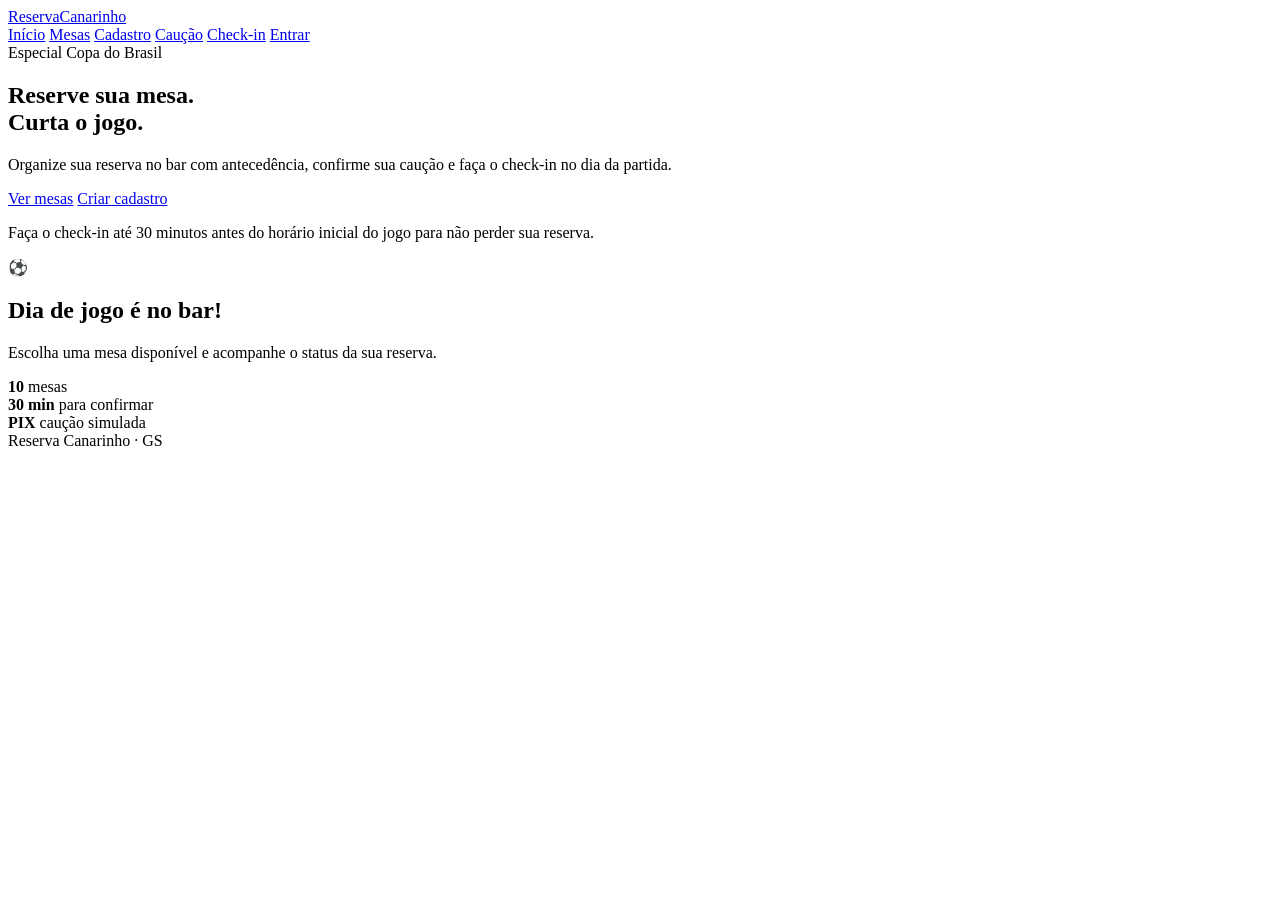
==== index.html @ a6932a97 "testar" ====
<!DOCTYPE html>
<html lang="en">
<head>
    <meta charset="UTF-8">
    <meta name="viewport" content="width=device-width, initial-scale=1.0">
    <title>ReservaCanarinho </title>
    <link rel="stylesheet" href="css/style.css">
    <script src="js/script.js" defer></script>
</head>
<body>
       <header class="topo">
        <a class="marca" href="index.html"> ReservaCanarinho</a>

        <nav>
            <a href="index.html">Início</a>
            <a href="mesas.html">Mesas</a>
            <a href="clientes.html">Cadastro</a>
            <a href="pagamento.html">Caução</a>
            <a href="checkin.html">Check-in</a>
            <a href="login.html" class="botao pequeno">Entrar</a>
        </nav>
    </header>

    <main class="hero">
        <section class="hero-texto">
            <span class="etiqueta">Especial Copa do Brasil</span>

            <h1>Reserve sua mesa.<br>
                <span>Curta o jogo.</span>
            </h1>

            <p>
                Organize sua reserva no bar com antecedência,
                confirme sua caução e faça o check-in no dia da partida.
            </p>

            <div class="acoes">
                <a class="botao" href="mesas.html">Ver mesas</a>
                <a class="botao secundario" href="clientes.html">
                    Criar cadastro
                </a>
            </div>

            <p class="aviso">
                Faça o check-in até 30 minutos antes do horário
                inicial do jogo para não perder sua reserva.
            </p>
        </section>

        <section class="cartao destaque">
            <div class="bola">⚽</div>
            <h2>Dia de jogo é no bar!</h2>

            <p>
                Escolha uma mesa disponível e acompanhe
                o status da sua reserva.
            </p>

            <div class="mini-estatisticas">
                <div>
                    <strong>10</strong>
                    <span>mesas</span>
                </div>

                <div>
                    <strong>30 min</strong>
                    <span>para confirmar</span>
                </div>

                <div>
                    <strong>PIX</strong>
                    <span>caução simulada</span>
                </div>
            </div>
        </section>
    </main>

    <footer>
        Reserva Canarinho · GS
    </footer>
</body>
</html>
</body>
</html>
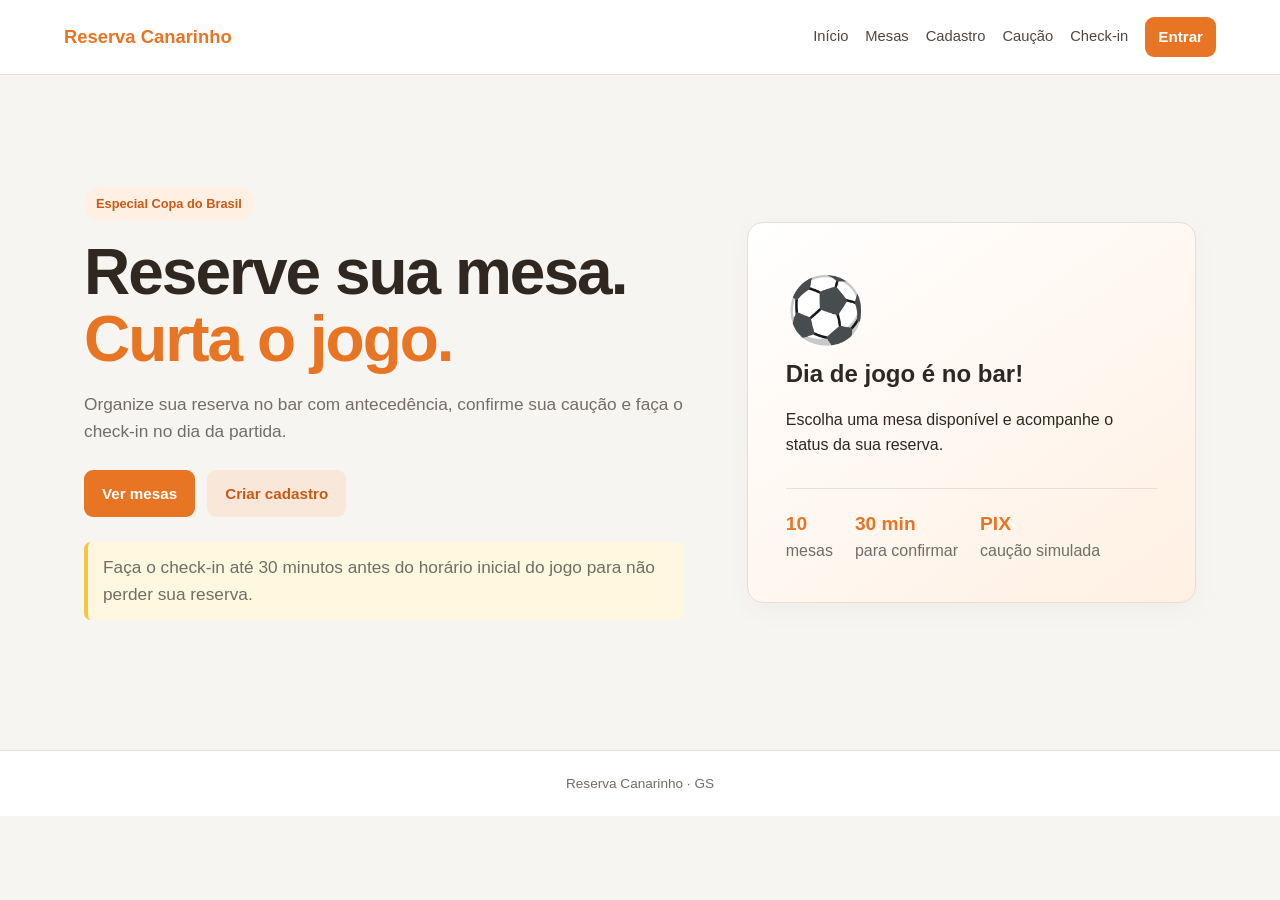
==== commit 8cd17468: "troca para qr code" ====
--- a/index.html
+++ b/index.html
@@ -9,7 +9,7 @@
 </head>
 <body>
        <header class="topo">
-        <a class="marca" href="index.html"> ReservaCanarinho</a>
+        <a class="marca" href="index.html"> Reserva Canarinho</a>
 
         <nav>
             <a href="index.html">Início</a>
--- a/css/style.css
+++ b/css/style.css
@@ -0,0 +1,490 @@
+
+:root {
+    --laranja: #E87524;
+    --laranja-escuro: #C85A18;
+    --laranja-claro: #FFF0E3;
+    --amarelo: #F5C542;
+    --fundo: #F7F5F2;
+    --texto: #302820;
+    --cinza: #746D66;
+    --borda: #E9DED4;
+}
+
+* {
+    box-sizing: border-box;
+}
+
+body {
+    margin: 0;
+    font-family: Arial, Helvetica, sans-serif;
+    color: var(--texto);
+    background: var(--fundo);
+    line-height: 1.55;
+}
+
+a {
+    color: var(--laranja);
+}
+
+.topo {
+    background: #fff;
+    display: flex;
+    align-items: center;
+    justify-content: space-between;
+    gap: 20px;
+    padding: 17px 5%;
+    border-bottom: 1px solid var(--borda);
+}
+
+.marca {
+    color: var(--laranja);
+    font-weight: 800;
+    text-decoration: none;
+    font-size: 1.15rem;
+    white-space: nowrap;
+}
+
+nav {
+    display: flex;
+    align-items: center;
+    gap: 17px;
+    flex-wrap: wrap;
+}
+
+nav a {
+    text-decoration: none;
+    color: #51473E;
+    font-size: 0.92rem;
+}
+
+nav a:hover,
+a:hover {
+    color: var(--laranja-escuro);
+}
+
+.hero {
+    max-width: 1160px;
+    min-height: 75vh;
+    margin: auto;
+    padding: 70px 24px;
+    display: grid;
+    grid-template-columns: 1.15fr 0.85fr;
+    align-items: center;
+    gap: 55px;
+}
+
+.hero h1 {
+    font-size: clamp(2.5rem, 5vw, 4.5rem);
+    line-height: 1.05;
+    margin: 18px 0;
+    letter-spacing: -2px;
+}
+
+.hero h1 span {
+    color: var(--laranja);
+}
+
+.hero-texto > p {
+    max-width: 600px;
+    color: var(--cinza);
+    font-size: 1.08rem;
+}
+
+.etiqueta {
+    display: inline-block;
+    background: var(--laranja-claro);
+    color: var(--laranja-escuro);
+    padding: 7px 12px;
+    border-radius: 999px;
+    font-size: 0.8rem;
+    font-weight: 700;
+}
+
+.acoes {
+    display: flex;
+    gap: 12px;
+    flex-wrap: wrap;
+    margin: 25px 0;
+}
+
+.botao {
+    display: inline-block;
+    background: var(--laranja);
+    color: white;
+    border: 0;
+    border-radius: 9px;
+    padding: 12px 18px;
+    font-weight: 700;
+    font-size: 0.95rem;
+    cursor: pointer;
+    text-decoration: none;
+    text-align: center;
+    transition: 0.3s ease;
+}
+
+.botao:hover {
+    color: white;
+    background: var(--laranja-escuro);
+    transform: translateY(-2px);
+}
+
+.botao.secundario {
+    background: #F9E8D9;
+    color: var(--laranja-escuro);
+}
+
+.botao.secundario:hover {
+    background: #F3D8C1;
+    color: #A74712;
+}
+
+.botao.pequeno {
+    padding: 8px 13px;
+    color: white;
+    background: var(--laranja);
+}
+
+.largura-total {
+    width: 100%;
+    margin-top: 12px;
+}
+
+.cartao {
+    background: #fff;
+    border: 1px solid var(--borda);
+    border-radius: 16px;
+    padding: 26px;
+    margin: 22px 0;
+    box-shadow: 0 8px 24px rgba(80, 52, 28, 0.04);
+}
+
+.cartao h1,
+.cartao h2 {
+    margin-top: 0;
+    line-height: 1.2;
+}
+
+.destaque {
+    padding: 38px;
+    background: linear-gradient(145deg, #FFFFFF, #FFF0E3);
+}
+
+.bola {
+    font-size: 4rem;
+}
+
+.mini-estatisticas {
+    display: flex;
+    gap: 22px;
+    margin-top: 30px;
+    border-top: 1px solid var(--borda);
+    padding-top: 20px;
+}
+
+.mini-estatisticas div {
+    display: grid;
+}
+
+.mini-estatisticas strong {
+    font-size: 1.2rem;
+    color: var(--laranja);
+}
+
+.mini-estatisticas span,
+.muted {
+    color: var(--cinza);
+}
+
+.aviso,
+.alerta {
+    background: #FFF7DF;
+    border-left: 4px solid var(--amarelo);
+    border-radius: 7px;
+    padding: 12px 15px;
+    font-size: 0.9rem;
+}
+
+.container {
+    max-width: 1160px;
+    padding: 32px 24px 55px;
+    margin: auto;
+}
+
+.estreito {
+    max-width: 590px;
+}
+
+.voltar {
+    display: inline-block;
+    text-decoration: none;
+    margin: 4px 0 12px;
+    font-size: 0.92rem;
+}
+
+label {
+    display: block;
+    font-weight: 700;
+    font-size: 0.9rem;
+    margin: 15px 0 6px;
+}
+
+input,
+select {
+    width: 100%;
+    padding: 12px;
+    border: 1px solid #DED2C8;
+    border-radius: 8px;
+    background: white;
+    color: var(--texto);
+    font: inherit;
+}
+
+input:focus,
+select:focus {
+    outline: 2px solid #F4C19D;
+    border-color: var(--laranja);
+}
+
+.mensagem {
+    font-weight: 700;
+    margin-bottom: 0;
+}
+
+.mensagem.erro {
+    color: #B42318;
+}
+
+.mensagem.sucesso {
+    color: var(--laranja-escuro);
+}
+
+.cabecalho-pagina {
+    display: flex;
+    justify-content: space-between;
+    gap: 20px;
+    align-items: end;
+    flex-wrap: wrap;
+}
+
+.cabecalho-pagina h1 {
+    margin: 5px 0;
+}
+
+.legenda {
+    display: flex;
+    gap: 15px;
+    font-size: 0.88rem;
+    color: var(--cinza);
+    padding-bottom: 12px;
+}
+
+.legenda span {
+    display: flex;
+    gap: 6px;
+    align-items: center;
+}
+
+.ponto {
+    display: inline-block;
+    width: 10px;
+    height: 10px;
+    border-radius: 50%;
+}
+
+.ponto.livre {
+    background: var(--laranja);
+}
+
+.ponto.ocupada {
+    background: #C75B4B;
+}
+
+
+/* =====================================
+   MAPA DE MESAS
+   ===================================== */
+
+.grade-mesas {
+    display: grid;
+    grid-template-columns: repeat(5, minmax(0, 1fr));
+    gap: 14px;
+    margin: 24px 0;
+}
+
+.mesa {
+    width: 100%;
+    min-height: 110px;
+    border: 2px solid var(--borda);
+    background: white;
+    border-radius: 12px;
+    padding: 20px 10px;
+    text-align: center;
+    cursor: pointer;
+    font-family: inherit;
+    color: var(--texto);
+    transition: 0.2s;
+}
+
+.mesa strong {
+    display: block;
+    font-size: 1.2rem;
+}
+
+.mesa span {
+    display: block;
+    font-size: 0.85rem;
+    margin-top: 7px;
+}
+
+/* Mesa livre */
+.mesa.livre {
+    border-color: #EFAE7D;
+    background: #FFF1E5;
+    color: #A74712;
+}
+
+.mesa.livre:hover {
+    background: #FFE1C8;
+    border-color: var(--laranja);
+    transform: translateY(-3px);
+}
+
+/* Mesa reservada */
+.mesa.ocupada {
+    border-color: #EDC1BA;
+    background: #FFF0ED;
+    color: #A23D30;
+    cursor: not-allowed;
+    opacity: 0.8;
+}
+
+/* Mesa selecionada */
+.mesa.selecionada {
+    border: 3px solid var(--laranja-escuro);
+    background: var(--laranja);
+    color: #FFFFFF;
+    box-shadow: 0 0 0 3px rgba(232, 117, 36, 0.15);
+    transform: translateY(-3px);
+}
+
+.mesa:focus-visible {
+    outline: 3px solid var(--amarelo);
+    outline-offset: 3px;
+}
+
+@media (max-width: 800px) {
+    .grade-mesas {
+        grid-template-columns: repeat(2, 1fr);
+    }
+}
+
+.form-linha {
+    display: grid;
+    grid-template-columns: 1.3fr 1fr 1.2fr auto;
+    align-items: end;
+    gap: 12px;
+}
+
+.form-linha label {
+    margin-top: 0;
+}
+
+.form-linha .botao {
+    margin-bottom: 0;
+    min-height: 46px;
+}
+
+.pequeno-texto {
+    font-size: 0.84rem;
+}
+
+.reserva-item {
+    border-top: 1px solid var(--borda);
+    padding: 14px 0;
+}
+
+.reserva-item:first-child {
+    border-top: 0;
+}
+
+.status {
+    display: inline-block;
+    border-radius: 999px;
+    padding: 3px 9px;
+    background: #F1EDE9;
+    font-size: 0.78rem;
+    font-weight: 700;
+}
+
+.status.pago,
+.status.confirmada,
+.status.checkin {
+    color: #A74712;
+    background: #FFF0E3;
+}
+
+.status.cancelada {
+    color: #A23D30;
+    background: #FFF0ED;
+}
+
+.pix-demo {
+    margin-top: 18px;
+    padding: 20px;
+    display: grid;
+    gap: 5px;
+    border-radius: 10px;
+    background: #FFF1E5;
+}
+
+.pix-demo strong {
+    color: var(--laranja-escuro);
+    font-size: 1.7rem;
+}
+
+.pix-demo small {
+    color: var(--cinza);
+}
+
+footer {
+    text-align: center;
+    padding: 22px;
+    color: var(--cinza);
+    font-size: 0.85rem;
+    border-top: 1px solid var(--borda);
+    background: #fff;
+}
+
+
+/* =====================================
+   RESPONSIVIDADE
+   ===================================== */
+
+@media (max-width: 800px) {
+    .topo {
+        align-items: flex-start;
+        flex-direction: column;
+    }
+
+    nav {
+        gap: 12px;
+    }
+
+    .hero {
+        grid-template-columns: 1fr;
+        padding-top: 40px;
+        gap: 20px;
+    }
+
+    .grade-mesas {
+        grid-template-columns: repeat(2, 1fr);
+    }
+
+    .form-linha {
+        grid-template-columns: 1fr;
+    }
+
+    .mini-estatisticas {
+        gap: 15px;
+    }
+}
